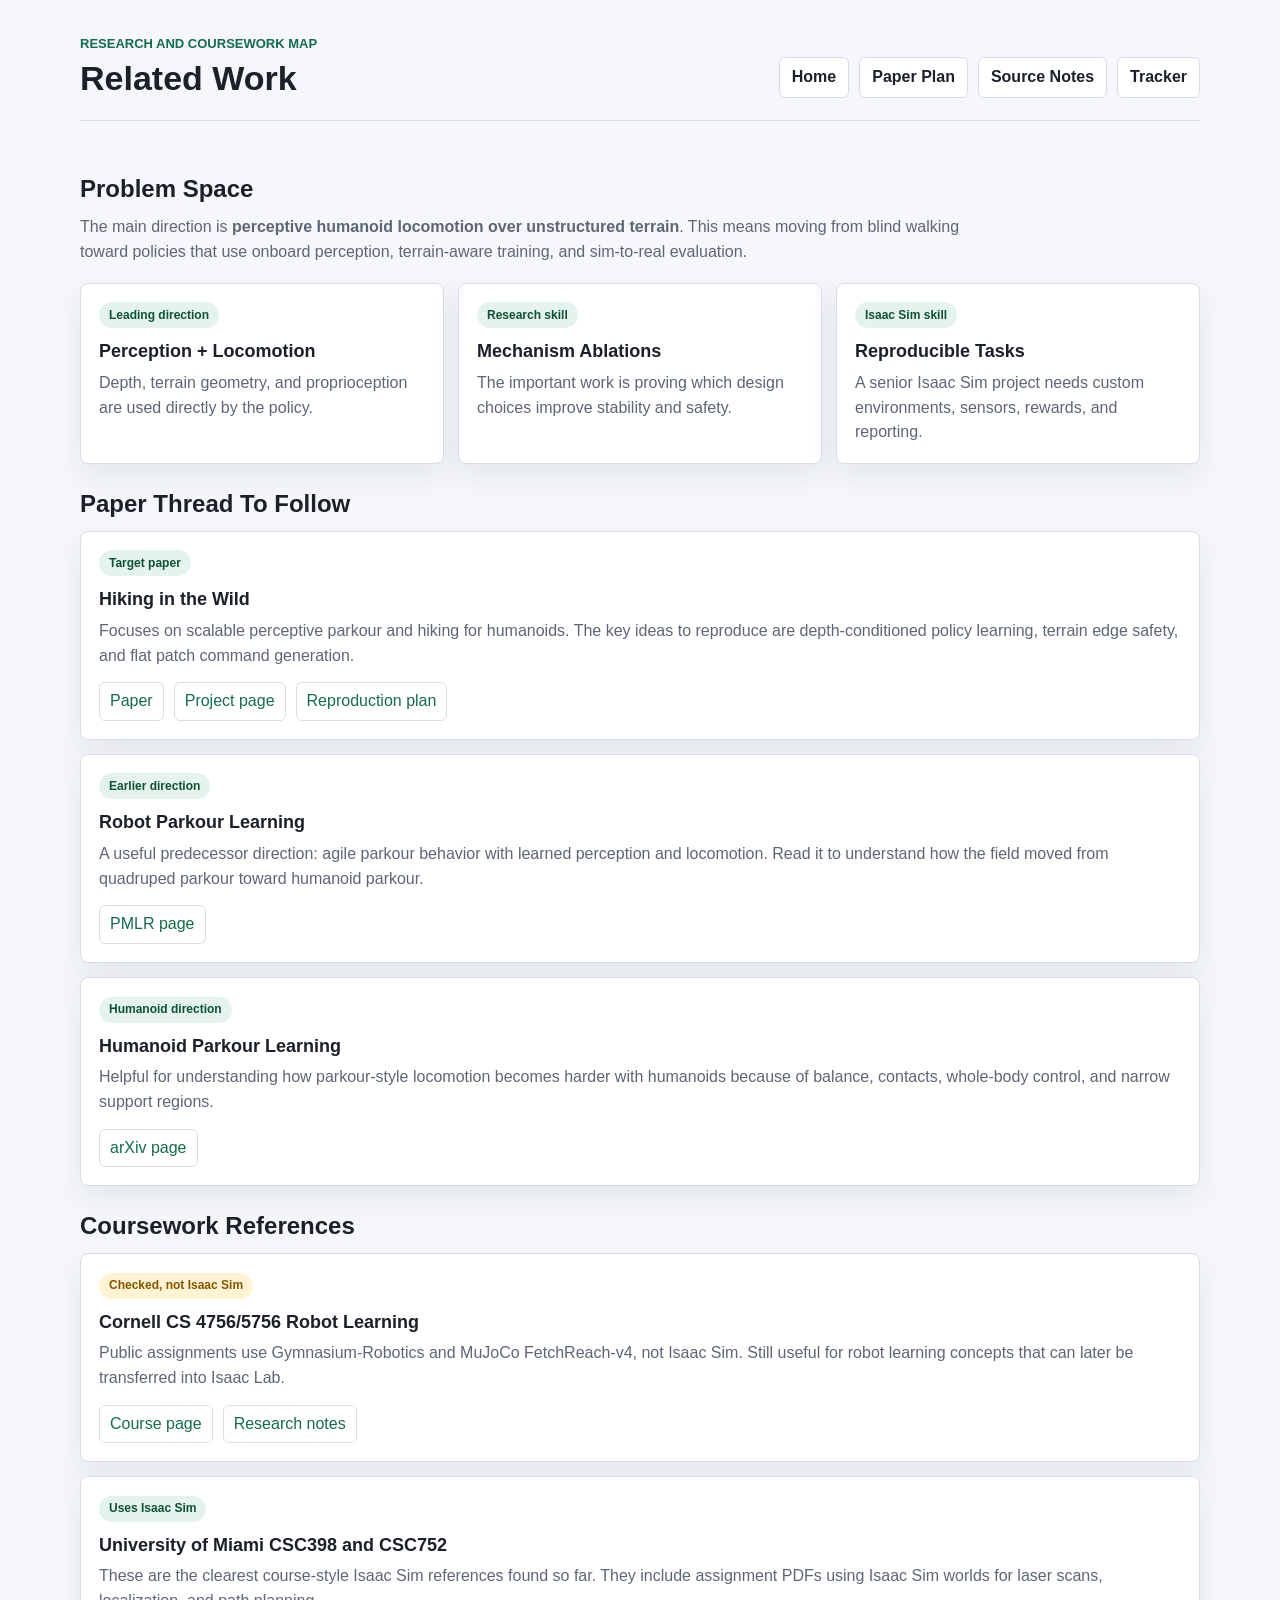
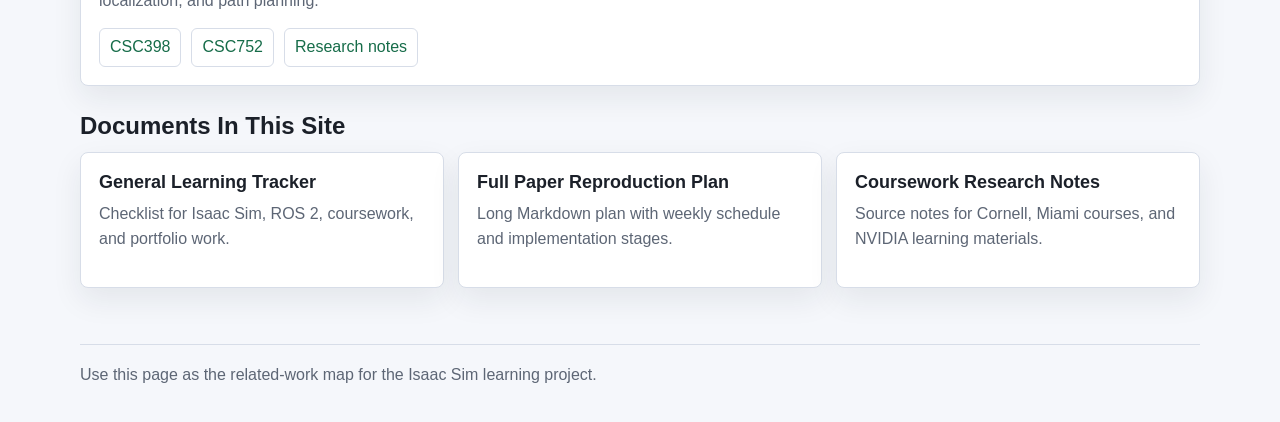
==== docs/related-work.html @ 8140e324 "Organize learning hub pages" ====
<!doctype html>
<html lang="en">
<head>
  <meta charset="utf-8">
  <meta name="viewport" content="width=device-width, initial-scale=1">
  <title>Related Work and Coursework</title>
  <link rel="stylesheet" href="styles.css">
</head>
<body>
  <header class="topbar">
    <div>
      <p class="eyebrow">Research and coursework map</p>
      <h1>Related Work</h1>
    </div>
    <nav aria-label="Site navigation">
      <a href="index.html">Home</a>
      <a href="hiking-in-the-wild.html">Paper Plan</a>
      <a href="coursework-research.md">Source Notes</a>
      <a href="learning-plan.md">Tracker</a>
    </nav>
  </header>

  <main>
    <section class="section">
      <div class="intro">
        <h2>Problem Space</h2>
        <p>
          The main direction is <strong>perceptive humanoid locomotion over unstructured terrain</strong>.
          This means moving from blind walking toward policies that use onboard perception, terrain-aware training,
          and sim-to-real evaluation.
        </p>
      </div>

      <div class="quick-grid">
        <article class="mini-card">
          <span class="status good">Leading direction</span>
          <h3>Perception + Locomotion</h3>
          <p>Depth, terrain geometry, and proprioception are used directly by the policy.</p>
        </article>
        <article class="mini-card">
          <span class="status good">Research skill</span>
          <h3>Mechanism Ablations</h3>
          <p>The important work is proving which design choices improve stability and safety.</p>
        </article>
        <article class="mini-card">
          <span class="status good">Isaac Sim skill</span>
          <h3>Reproducible Tasks</h3>
          <p>A senior Isaac Sim project needs custom environments, sensors, rewards, and reporting.</p>
        </article>
      </div>
    </section>

    <section class="section">
      <h2>Paper Thread To Follow</h2>
      <article class="course">
        <span class="status good">Target paper</span>
        <h3>Hiking in the Wild</h3>
        <p>
          Focuses on scalable perceptive parkour and hiking for humanoids. The key ideas to reproduce are
          depth-conditioned policy learning, terrain edge safety, and flat patch command generation.
        </p>
        <div class="sources">
          <a href="https://arxiv.org/abs/2601.07718">Paper</a>
          <a href="https://project-instinct.github.io/hiking-in-the-wild/">Project page</a>
          <a href="hiking-in-the-wild.html">Reproduction plan</a>
        </div>
      </article>

      <article class="course">
        <span class="status good">Earlier direction</span>
        <h3>Robot Parkour Learning</h3>
        <p>
          A useful predecessor direction: agile parkour behavior with learned perception and locomotion.
          Read it to understand how the field moved from quadruped parkour toward humanoid parkour.
        </p>
        <div class="sources">
          <a href="https://proceedings.mlr.press/v229/zhuang23a.html">PMLR page</a>
        </div>
      </article>

      <article class="course">
        <span class="status good">Humanoid direction</span>
        <h3>Humanoid Parkour Learning</h3>
        <p>
          Helpful for understanding how parkour-style locomotion becomes harder with humanoids because of balance,
          contacts, whole-body control, and narrow support regions.
        </p>
        <div class="sources">
          <a href="https://arxiv.org/abs/2406.10759">arXiv page</a>
        </div>
      </article>
    </section>

    <section class="section">
      <h2>Coursework References</h2>
      <article class="course">
        <span class="status warning">Checked, not Isaac Sim</span>
        <h3>Cornell CS 4756/5756 Robot Learning</h3>
        <p>
          Public assignments use Gymnasium-Robotics and MuJoCo FetchReach-v4, not Isaac Sim. Still useful for
          robot learning concepts that can later be transferred into Isaac Lab.
        </p>
        <div class="sources">
          <a href="https://www.cs.cornell.edu/courses/cs4756/2026sp/">Course page</a>
          <a href="coursework-research.md">Research notes</a>
        </div>
      </article>

      <article class="course">
        <span class="status good">Uses Isaac Sim</span>
        <h3>University of Miami CSC398 and CSC752</h3>
        <p>
          These are the clearest course-style Isaac Sim references found so far. They include assignment PDFs
          using Isaac Sim worlds for laser scans, localization, and path planning.
        </p>
        <div class="sources">
          <a href="https://www.cs.miami.edu/~visser/csc398-autonomous-robots.html">CSC398</a>
          <a href="https://www.cs.miami.edu/~visser/csc752-autonomous-robotic-systems.html">CSC752</a>
          <a href="coursework-research.md">Research notes</a>
        </div>
      </article>
    </section>

    <section class="section">
      <h2>Documents In This Site</h2>
      <div class="doc-grid">
        <a class="doc-link" href="learning-plan.md">
          <strong>General Learning Tracker</strong>
          <span>Checklist for Isaac Sim, ROS 2, coursework, and portfolio work.</span>
        </a>
        <a class="doc-link" href="hiking-in-the-wild-reproduction-plan.md">
          <strong>Full Paper Reproduction Plan</strong>
          <span>Long Markdown plan with weekly schedule and implementation stages.</span>
        </a>
        <a class="doc-link" href="coursework-research.md">
          <strong>Coursework Research Notes</strong>
          <span>Source notes for Cornell, Miami courses, and NVIDIA learning materials.</span>
        </a>
      </div>
    </section>
  </main>

  <footer>
    <p>Use this page as the related-work map for the Isaac Sim learning project.</p>
  </footer>
</body>
</html>
---- docs/styles.css ----
:root {
  color-scheme: light dark;
  --bg: #f5f7fb;
  --panel: #ffffff;
  --text: #1b2029;
  --muted: #5d6675;
  --line: #d7dde8;
  --accent: #166c49;
  --accent-strong: #0f5136;
  --accent-soft: #e5f3ed;
  --warn: #835500;
  --warn-soft: #fff3d4;
  --shadow: 0 12px 30px rgba(26, 34, 48, 0.08);
}

@media (prefers-color-scheme: dark) {
  :root {
    --bg: #12161d;
    --panel: #1d2430;
    --text: #edf2f7;
    --muted: #b5bfcb;
    --line: #333c4b;
    --accent: #7ad6a2;
    --accent-strong: #a5e8c0;
    --accent-soft: #173626;
    --warn: #f1ca71;
    --warn-soft: #392a12;
    --shadow: none;
  }
}

* {
  box-sizing: border-box;
}

body {
  margin: 0;
  background: var(--bg);
  color: var(--text);
  font-family: Arial, Helvetica, sans-serif;
  line-height: 1.55;
}

a {
  color: var(--accent);
  text-decoration-thickness: 1px;
  text-underline-offset: 3px;
}

.topbar {
  display: flex;
  align-items: flex-end;
  justify-content: space-between;
  gap: 24px;
  width: min(1120px, calc(100% - 32px));
  margin: 0 auto;
  padding: 34px 0 22px;
  border-bottom: 1px solid var(--line);
}

.eyebrow {
  margin: 0 0 6px;
  color: var(--accent);
  font-size: 13px;
  font-weight: 700;
  letter-spacing: 0;
  text-transform: uppercase;
}

h1,
h2,
h3,
p {
  margin-top: 0;
}

h1 {
  margin-bottom: 0;
  font-size: 34px;
  line-height: 1.1;
}

h2 {
  margin-bottom: 12px;
  font-size: 24px;
  line-height: 1.2;
}

h3 {
  margin-bottom: 8px;
  font-size: 18px;
  line-height: 1.25;
}

nav {
  display: flex;
  flex-wrap: wrap;
  justify-content: flex-end;
  gap: 10px;
}

nav a,
.button {
  display: inline-flex;
  align-items: center;
  min-height: 38px;
  border: 1px solid var(--line);
  border-radius: 6px;
  padding: 7px 12px;
  background: var(--panel);
  color: var(--text);
  font-weight: 700;
  text-decoration: none;
}

main {
  width: min(1120px, calc(100% - 32px));
  margin: 0 auto;
  padding: 28px 0 56px;
}

.section {
  margin-top: 26px;
}

.intro {
  max-width: 880px;
  margin-bottom: 18px;
}

.intro p,
.section-note {
  color: var(--muted);
}

.quick-grid {
  display: grid;
  grid-template-columns: repeat(auto-fit, minmax(230px, 1fr));
  gap: 14px;
}

.mini-card,
.course,
.doc-link {
  background: var(--panel);
  border: 1px solid var(--line);
  border-radius: 8px;
  box-shadow: var(--shadow);
}

.mini-card {
  padding: 18px;
}

.mini-card p,
.course p {
  margin-bottom: 0;
  color: var(--muted);
}

.status {
  display: inline-flex;
  align-items: center;
  min-height: 26px;
  border-radius: 999px;
  padding: 3px 10px;
  margin-bottom: 12px;
  font-size: 12px;
  font-weight: 700;
}

.status.good {
  background: var(--accent-soft);
  color: var(--accent-strong);
}

.status.warning {
  background: var(--warn-soft);
  color: var(--warn);
}

.table-wrap {
  overflow-x: auto;
  border: 1px solid var(--line);
  border-radius: 8px;
  background: var(--panel);
}

table {
  width: 100%;
  min-width: 780px;
  border-collapse: collapse;
}

th,
td {
  padding: 14px;
  border-bottom: 1px solid var(--line);
  text-align: left;
  vertical-align: top;
}

th {
  background: color-mix(in srgb, var(--panel) 88%, var(--accent-soft));
  font-size: 13px;
  text-transform: uppercase;
  letter-spacing: 0;
}

tr:last-child td {
  border-bottom: 0;
}

.actions {
  display: flex;
  flex-wrap: wrap;
  gap: 10px;
  margin-top: 14px;
}

.button {
  background: var(--accent);
  color: #ffffff;
  border-color: var(--accent);
}

.button.secondary {
  background: var(--panel);
  color: var(--text);
  border-color: var(--line);
}

.course {
  padding: 18px;
  margin-bottom: 14px;
}

.doc-grid {
  display: grid;
  grid-template-columns: repeat(auto-fit, minmax(260px, 1fr));
  gap: 14px;
}

.doc-link {
  display: flex;
  flex-direction: column;
  gap: 8px;
  min-height: 136px;
  padding: 18px;
  color: var(--text);
  text-decoration: none;
}

.doc-link strong {
  font-size: 18px;
  line-height: 1.25;
}

.doc-link span {
  color: var(--muted);
}

.doc-link.featured {
  border-color: var(--accent);
}

.split {
  display: grid;
  grid-template-columns: minmax(0, 1.3fr) minmax(260px, 0.7fr);
  gap: 18px;
}

.split article {
  background: var(--panel);
  border: 1px solid var(--line);
  border-radius: 8px;
  padding: 18px;
}

.timeline,
.checklist {
  margin: 0;
  padding-left: 22px;
}

.timeline li,
.checklist li {
  margin-bottom: 8px;
}

.sources,
.link-list {
  display: flex;
  flex-wrap: wrap;
  gap: 10px;
  margin-top: 14px;
}

.sources a,
.link-list a {
  display: inline-flex;
  align-items: center;
  min-height: 34px;
  border: 1px solid var(--line);
  border-radius: 6px;
  padding: 6px 10px;
  background: var(--panel);
  text-decoration: none;
}

footer {
  width: min(1120px, calc(100% - 32px));
  margin: 0 auto;
  padding: 18px 0 34px;
  color: var(--muted);
  border-top: 1px solid var(--line);
}

footer p {
  margin-bottom: 0;
}

@media (max-width: 760px) {
  .topbar {
    align-items: flex-start;
    flex-direction: column;
  }

  nav {
    justify-content: flex-start;
  }

  .split {
    grid-template-columns: 1fr;
  }

  h1 {
    font-size: 30px;
  }
}
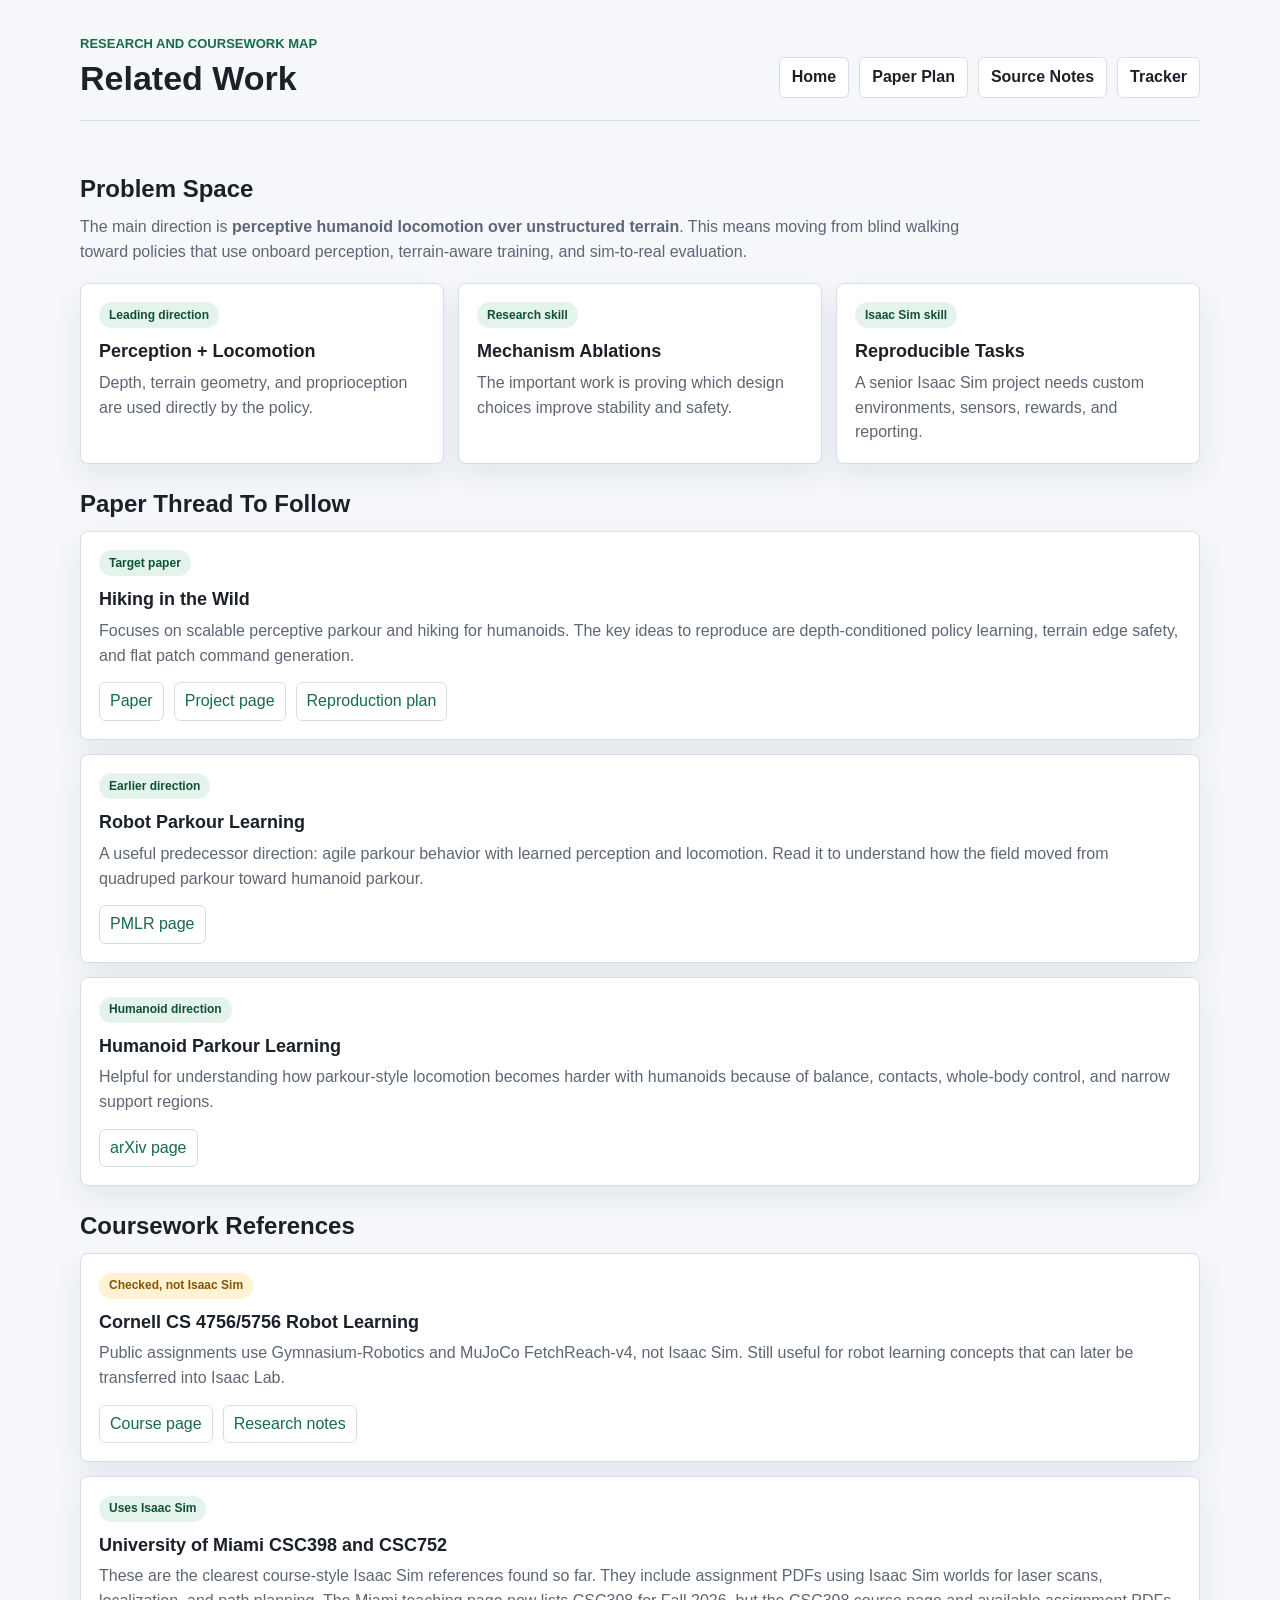
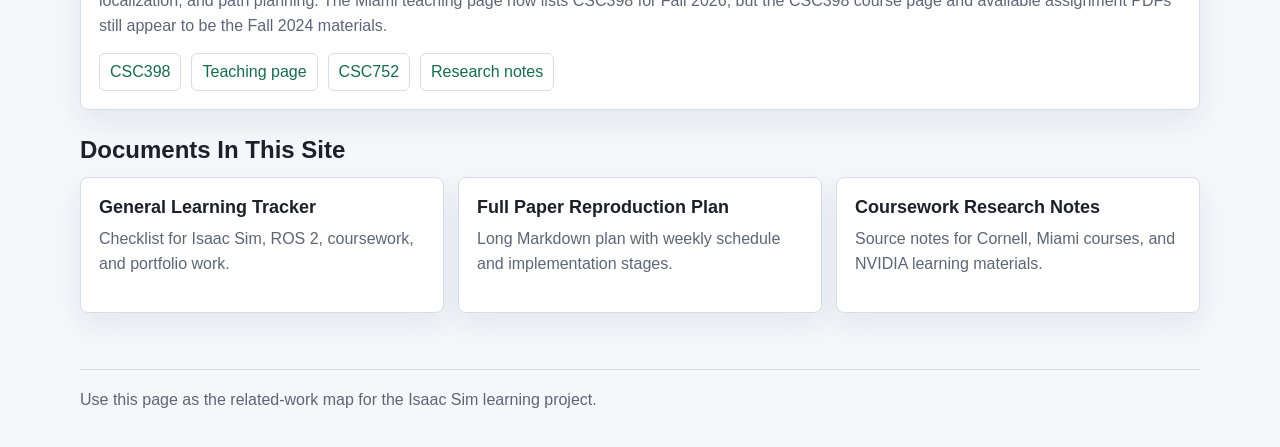
==== commit 3850daf9: "Update Miami CSC398 course status" ====
--- a/docs/related-work.html
+++ b/docs/related-work.html
@@ -111,10 +111,13 @@
         <h3>University of Miami CSC398 and CSC752</h3>
         <p>
           These are the clearest course-style Isaac Sim references found so far. They include assignment PDFs
-          using Isaac Sim worlds for laser scans, localization, and path planning.
+          using Isaac Sim worlds for laser scans, localization, and path planning. The Miami teaching page now
+          lists CSC398 for Fall 2026, but the CSC398 course page and available assignment PDFs still appear to be
+          the Fall 2024 materials.
         </p>
         <div class="sources">
           <a href="https://www.cs.miami.edu/~visser/csc398-autonomous-robots.html">CSC398</a>
+          <a href="https://www.cs.miami.edu/home/visser/teaching.html">Teaching page</a>
           <a href="https://www.cs.miami.edu/~visser/csc752-autonomous-robotic-systems.html">CSC752</a>
           <a href="coursework-research.md">Research notes</a>
         </div>
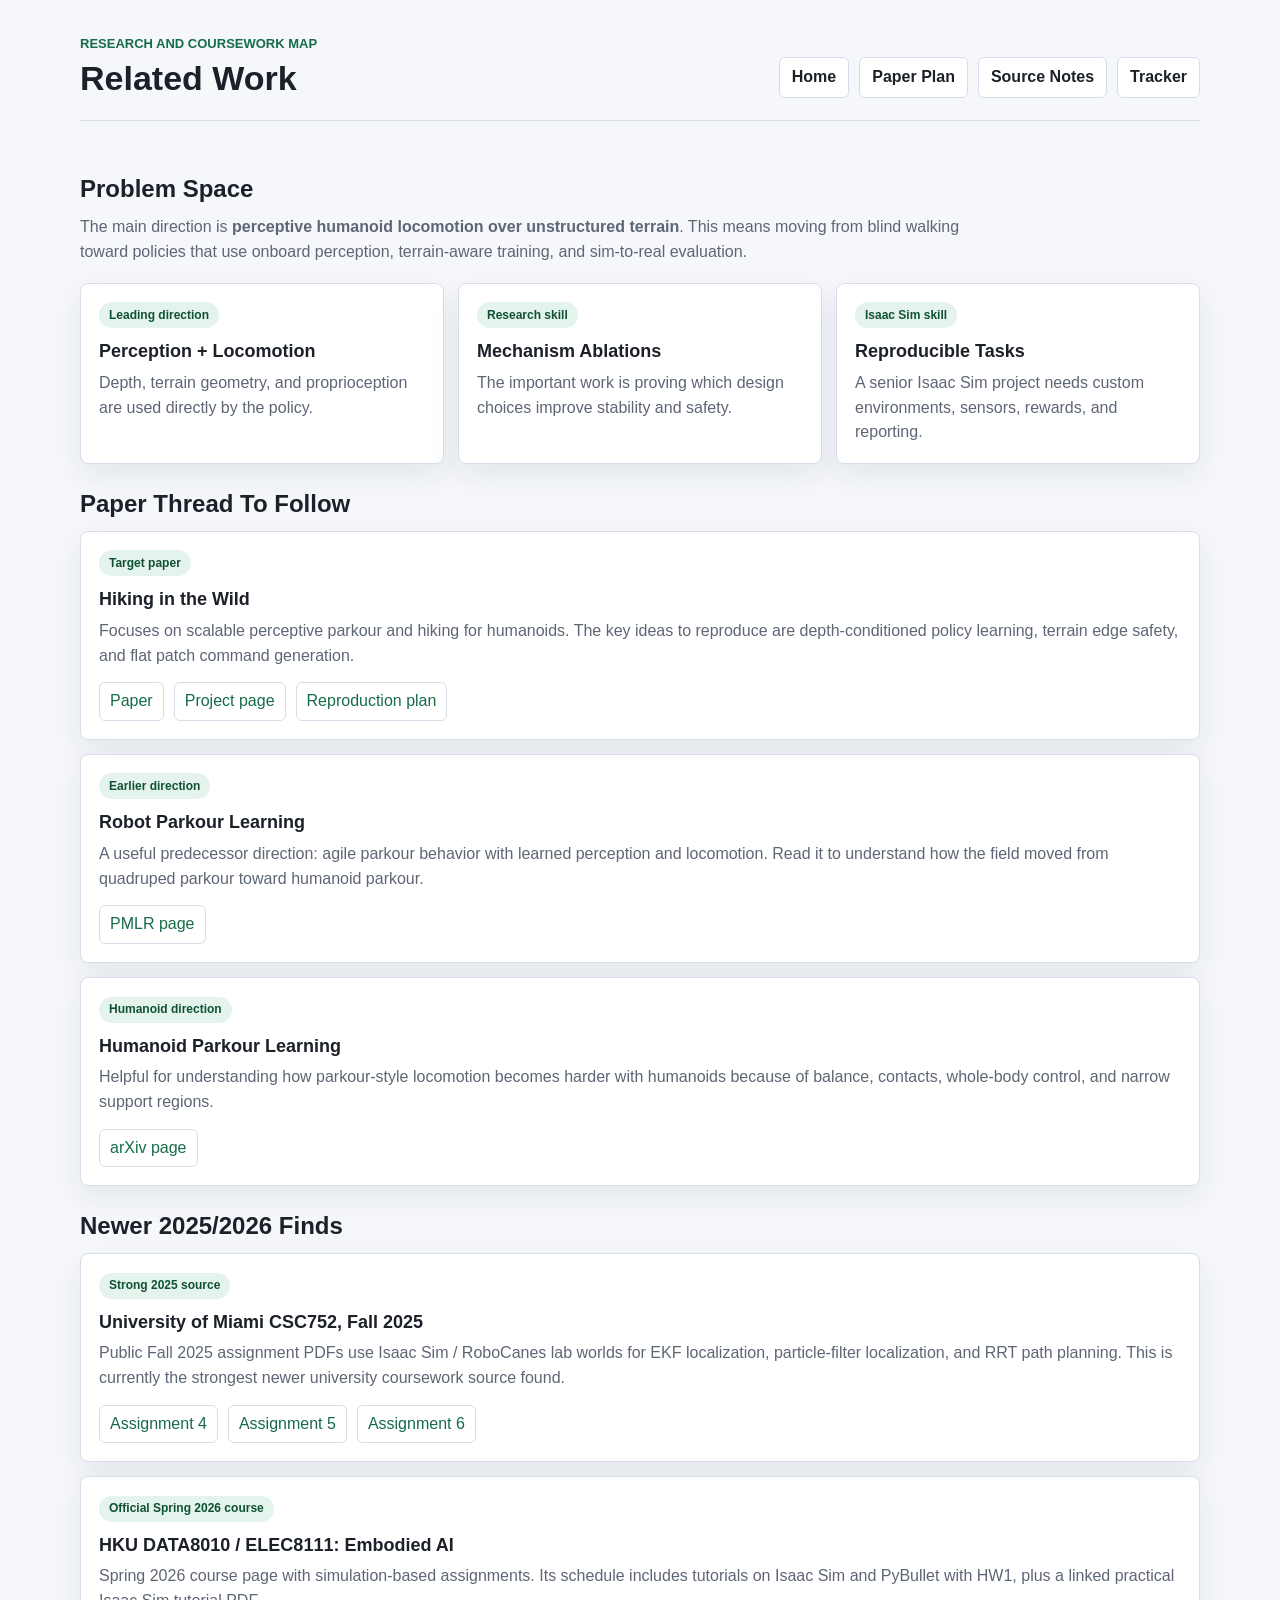
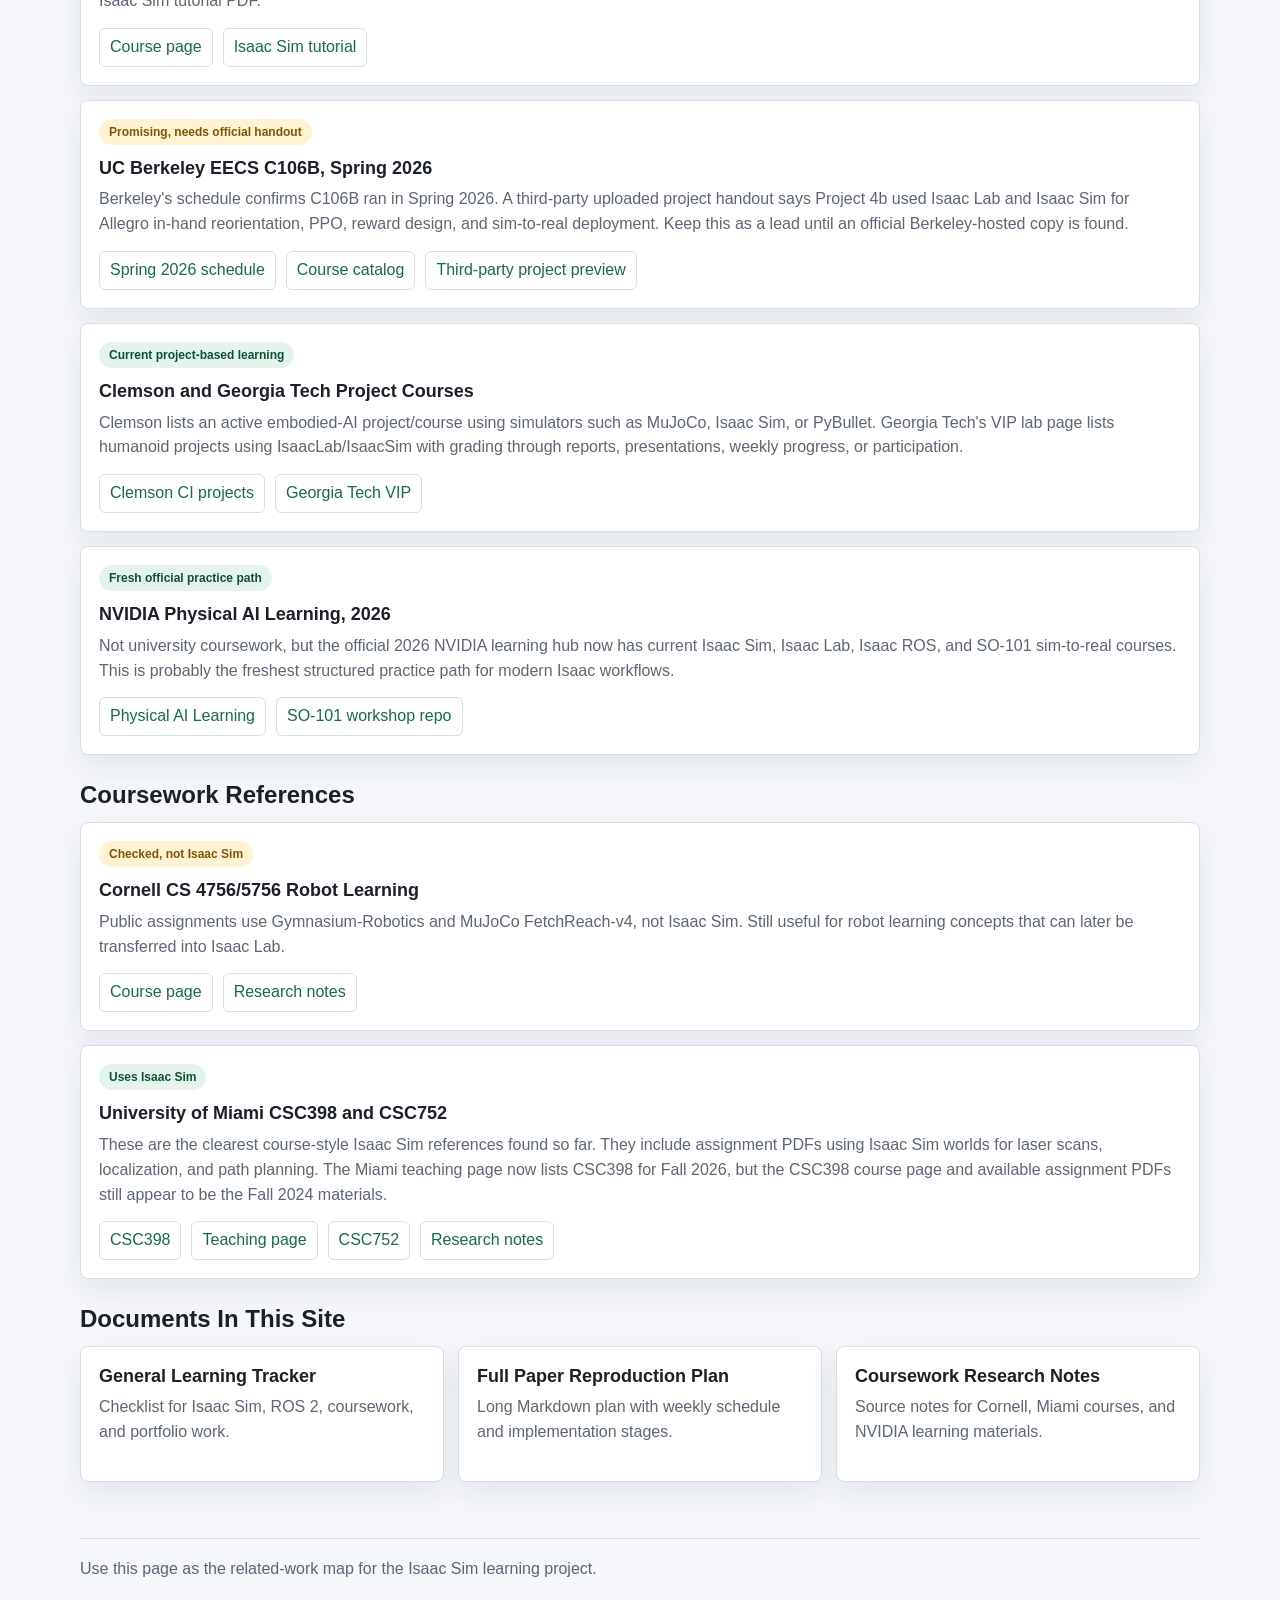
==== commit d0b09390: "Add newer Isaac Sim course leads" ====
--- a/docs/related-work.html
+++ b/docs/related-work.html
@@ -92,6 +92,81 @@
     </section>
 
     <section class="section">
+      <h2>Newer 2025/2026 Finds</h2>
+
+      <article class="course">
+        <span class="status good">Strong 2025 source</span>
+        <h3>University of Miami CSC752, Fall 2025</h3>
+        <p>
+          Public Fall 2025 assignment PDFs use Isaac Sim / RoboCanes lab worlds for EKF localization,
+          particle-filter localization, and RRT path planning. This is currently the strongest newer
+          university coursework source found.
+        </p>
+        <div class="sources">
+          <a href="https://www.cs.miami.edu/home/visser/csc752-files/CSC752-Assignment-4.pdf">Assignment 4</a>
+          <a href="https://www.cs.miami.edu/home/visser/csc752-files/CSC752-Assignment-5.pdf">Assignment 5</a>
+          <a href="https://www.cs.miami.edu/home/visser/csc752-files/CSC752-Assignment-6.pdf">Assignment 6</a>
+        </div>
+      </article>
+
+      <article class="course">
+        <span class="status good">Official Spring 2026 course</span>
+        <h3>HKU DATA8010 / ELEC8111: Embodied AI</h3>
+        <p>
+          Spring 2026 course page with simulation-based assignments. Its schedule includes tutorials on
+          Isaac Sim and PyBullet with HW1, plus a linked practical Isaac Sim tutorial PDF.
+        </p>
+        <div class="sources">
+          <a href="https://embodied-ai-hku.github.io/DATA8010/">Course page</a>
+          <a href="https://embodied-ai-hku.github.io/DATA8010/slides/Issac%20Sim%20Tutorial.pdf">Isaac Sim tutorial</a>
+        </div>
+      </article>
+
+      <article class="course">
+        <span class="status warning">Promising, needs official handout</span>
+        <h3>UC Berkeley EECS C106B, Spring 2026</h3>
+        <p>
+          Berkeley's schedule confirms C106B ran in Spring 2026. A third-party uploaded project handout
+          says Project 4b used Isaac Lab and Isaac Sim for Allegro in-hand reorientation, PPO, reward design,
+          and sim-to-real deployment. Keep this as a lead until an official Berkeley-hosted copy is found.
+        </p>
+        <div class="sources">
+          <a href="https://classes.berkeley.edu/taxonomy/term/6346?page=13">Spring 2026 schedule</a>
+          <a href="https://www2.eecs.berkeley.edu/Courses/EECSC106B/">Course catalog</a>
+          <a href="https://www.studocu.com/en-us/document/university-of-california-berkeley/introduction-to-robotics/eecs-c106b-sp26-project-4b-reinforcement-learning-in-isaac-sim/162444539">Third-party project preview</a>
+        </div>
+      </article>
+
+      <article class="course">
+        <span class="status good">Current project-based learning</span>
+        <h3>Clemson and Georgia Tech Project Courses</h3>
+        <p>
+          Clemson lists an active embodied-AI project/course using simulators such as MuJoCo, Isaac Sim,
+          or PyBullet. Georgia Tech's VIP lab page lists humanoid projects using IsaacLab/IsaacSim with
+          grading through reports, presentations, weekly progress, or participation.
+        </p>
+        <div class="sources">
+          <a href="https://www.clemson.edu/centers-institutes/watt/creative-inquiry/ci-projects.html">Clemson CI projects</a>
+          <a href="https://lab-idar.gatech.edu/vip/">Georgia Tech VIP</a>
+        </div>
+      </article>
+
+      <article class="course">
+        <span class="status good">Fresh official practice path</span>
+        <h3>NVIDIA Physical AI Learning, 2026</h3>
+        <p>
+          Not university coursework, but the official 2026 NVIDIA learning hub now has current Isaac Sim,
+          Isaac Lab, Isaac ROS, and SO-101 sim-to-real courses. This is probably the freshest structured
+          practice path for modern Isaac workflows.
+        </p>
+        <div class="sources">
+          <a href="https://docs.nvidia.com/learning/physical-ai/">Physical AI Learning</a>
+          <a href="https://github.com/isaac-sim/Sim-to-Real-SO-101-Workshop">SO-101 workshop repo</a>
+        </div>
+      </article>
+    </section>
+
+    <section class="section">
       <h2>Coursework References</h2>
       <article class="course">
         <span class="status warning">Checked, not Isaac Sim</span>
